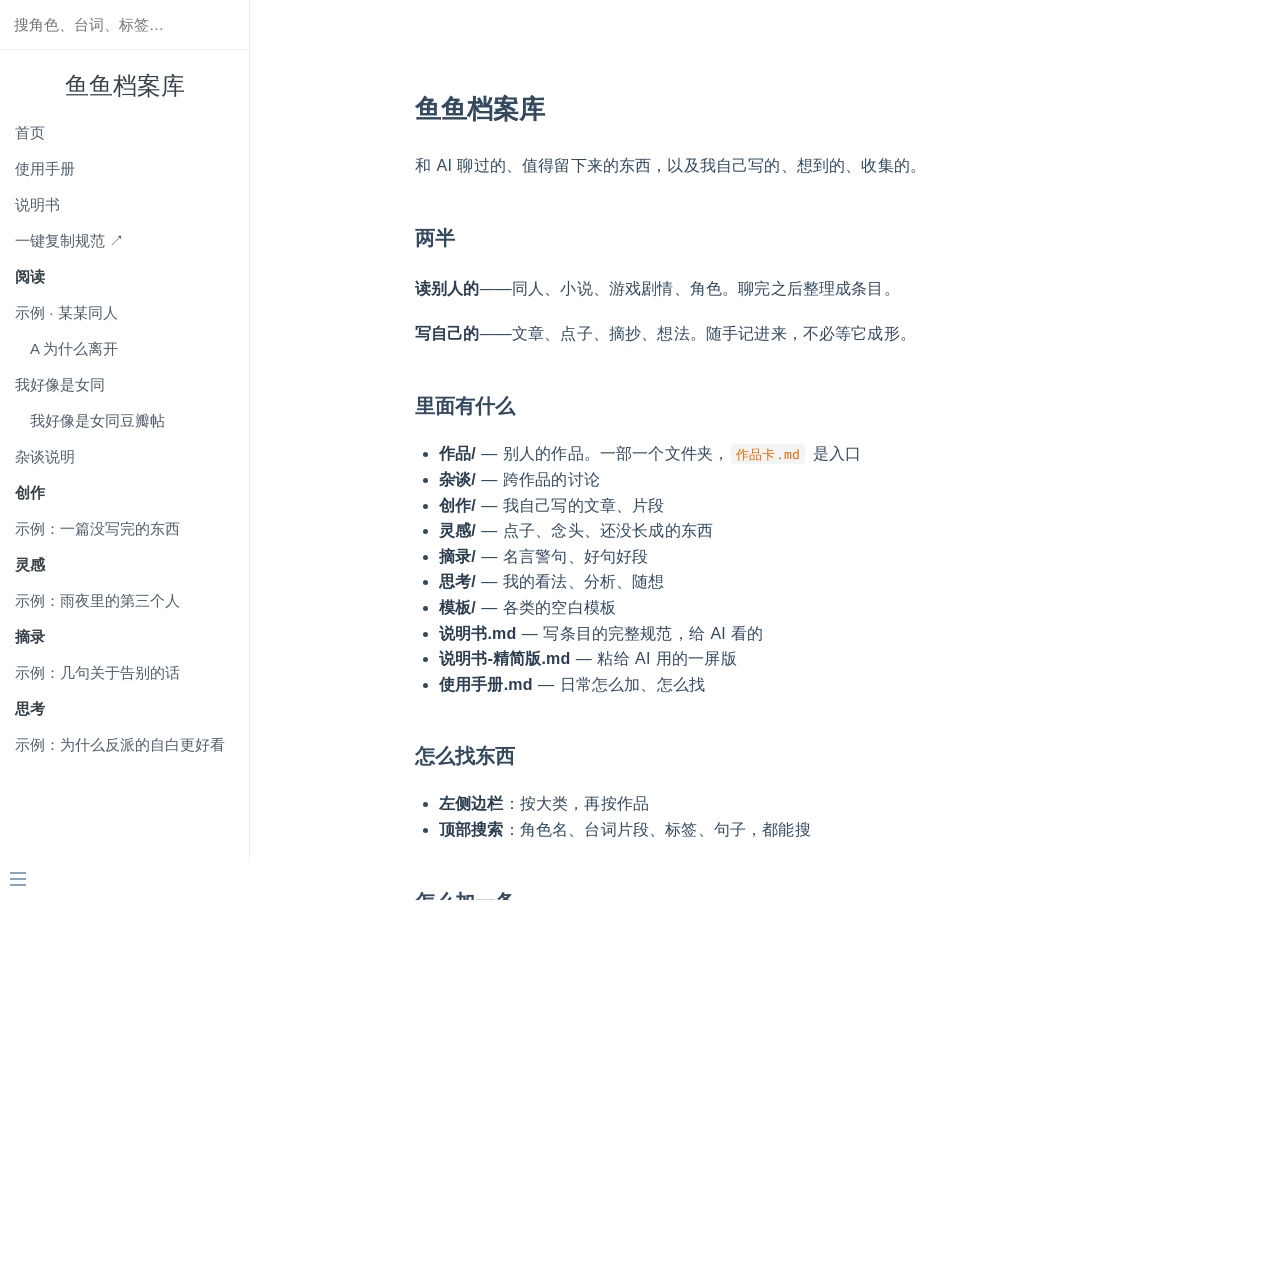
==== index.html @ 449131f2 "Add files via upload" ====
<!DOCTYPE html>
<html lang="zh-CN">
<head>
  <meta charset="UTF-8">
  <title>鱼鱼档案库</title>
  <meta name="viewport" content="width=device-width, initial-scale=1.0, minimum-scale=1.0">
  <meta name="robots" content="noindex">
  <link rel="stylesheet" href="assets/vue.css">
  <style>
    :root { --theme-color: #8aa4b8; }

    html, body {
      overflow-x: hidden;
      max-width: 100%;
    }

    body {
      font-family: -apple-system, BlinkMacSystemFont, "PingFang SC", "Hiragino Sans GB",
                   "Microsoft YaHei", "Noto Sans SC", sans-serif;
      -webkit-font-smoothing: antialiased;
    }

    .markdown-section {
      max-width: 780px;
      width: 100%;
      box-sizing: border-box;
      line-height: 1.9;
      font-size: 16px;
      padding-top: 24px;
    }
    .markdown-section h1 { font-size: 1.65em; margin-top: 0; }
    .markdown-section h2 { font-size: 1.25em; margin-top: 2em; }
    .markdown-section p,
    .markdown-section li { letter-spacing: 0.01em; }
    .markdown-section blockquote {
      color: #5b6b78;
      border-left: 2px solid #dfe5ea;
      background: none;
      padding: 0 0 0 14px;
      margin: 1em 0;
      border-radius: 0;
      box-sizing: border-box;
    }
    .markdown-section blockquote p { font-weight: inherit; }
    .markdown-section pre {
      overflow-x: auto;
      -webkit-overflow-scrolling: touch;
    }
    .markdown-section pre > code {
      white-space: pre;
    }
    .markdown-section code {
      background: #f2f4f6;
      padding: 2px 5px;
      border-radius: 3px;
      font-size: 0.9em;
    }

    .sidebar { width: 250px; }
    .sidebar ul li a { font-size: 15px; }
    .search input { font-size: 15px; }

    @media (max-width: 768px) {
      .markdown-section {
        font-size: 15.5px;
        line-height: 1.85;
        padding: 16px 16px 120px;
      }
      .markdown-section h1 { font-size: 1.45em; }
      .sidebar-toggle {
        background: rgba(255, 255, 255, 0.94);
        border-radius: 50%;
        box-shadow: 0 1px 8px rgba(0, 0, 0, 0.14);
      }
    }
  </style>
</head>
<body>
  <div id="app">载入中…</div>

  <script>
    window.$docsify = {
      name: '鱼鱼档案库',
      loadSidebar: true,
      auto2top: true,
      search: {
        placeholder: '搜角色、台词、标签…',
        noData: '没找到，换个词试试。',
        depth: 3,
        maxAge: 0
      }
    }
  </script>

  <script src="assets/docsify.min.js"></script>
  <script src="assets/search.min.js"></script>
</body>
</html>
---- assets/vue.css ----
@import url("https://fonts.googleapis.com/css?family=Roboto+Mono|Source+Sans+Pro:300,400,600");
* {
  -webkit-font-smoothing: antialiased;
  -webkit-overflow-scrolling: touch;
  -webkit-tap-highlight-color: rgba(0,0,0,0);
  -webkit-text-size-adjust: none;
  -webkit-touch-callout: none;
  box-sizing: border-box;
}
body:not(.ready) {
  overflow: hidden;
}
body:not(.ready) [data-cloak],
body:not(.ready) .app-nav,
body:not(.ready) > nav {
  display: none;
}
div#app {
  font-size: 30px;
  font-weight: lighter;
  margin: 40vh auto;
  text-align: center;
}
div#app:empty::before {
  content: 'Loading...';
}
img.emoji {
  height: 1.2em;
  vertical-align: middle;
}
span.emoji {
  font-family: "Apple Color Emoji", "Segoe UI Emoji", "Segoe UI Symbol", "Noto Color Emoji";
  font-size: 1.2em;
  vertical-align: middle;
}
.progress {
  background-color: #42b983;
  background-color: var(--theme-color, #42b983);
  height: 2px;
  left: 0px;
  position: fixed;
  right: 0px;
  top: 0px;
  transition: width 0.2s, opacity 0.4s;
  width: 0%;
  z-index: 999999;
}
.search a:hover {
  color: #42b983;
  color: var(--theme-color, #42b983);
}
.search .search-keyword {
  color: #42b983;
  color: var(--theme-color, #42b983);
  font-style: normal;
  font-weight: bold;
}
html,
body {
  height: 100%;
}
body {
  -moz-osx-font-smoothing: grayscale;
  -webkit-font-smoothing: antialiased;
  color: #34495e;
  font-family: 'Source Sans Pro', 'Helvetica Neue', Arial, sans-serif;
  font-size: 15px;
  letter-spacing: 0;
  margin: 0;
  overflow-x: hidden;
}
img {
  max-width: 100%;
}
a[disabled] {
  cursor: not-allowed;
  opacity: 0.6;
}
kbd {
  border: solid 1px #ccc;
  border-radius: 3px;
  display: inline-block;
  font-size: 12px !important;
  line-height: 12px;
  margin-bottom: 3px;
  padding: 3px 5px;
  vertical-align: middle;
}
li input[type='checkbox'] {
  margin: 0 0.2em 0.25em 0;
  vertical-align: middle;
}
.app-nav {
  margin: 25px 60px 0 0;
  position: absolute;
  right: 0;
  text-align: right;
  z-index: 10;
/* navbar dropdown */
}
.app-nav.no-badge {
  margin-right: 25px;
}
.app-nav p {
  margin: 0;
}
.app-nav > a {
  margin: 0 1rem;
  padding: 5px 0;
}
.app-nav ul,
.app-nav li {
  display: inline-block;
  list-style: none;
  margin: 0;
}
.app-nav a {
  color: inherit;
  font-size: 16px;
  text-decoration: none;
  transition: color 0.3s;
}
.app-nav a:hover {
  color: #42b983;
  color: var(--theme-color, #42b983);
}
.app-nav a.active {
  border-bottom: 2px solid #42b983;
  border-bottom: 2px solid var(--theme-color, #42b983);
  color: #42b983;
  color: var(--theme-color, #42b983);
}
.app-nav li {
  display: inline-block;
  margin: 0 1rem;
  padding: 5px 0;
  position: relative;
  cursor: pointer;
}
.app-nav li ul {
  background-color: #fff;
  border: 1px solid #ddd;
  border-bottom-color: #ccc;
  border-radius: 4px;
  box-sizing: border-box;
  display: none;
  max-height: calc(100vh - 61px);
  overflow-y: auto;
  padding: 10px 0;
  position: absolute;
  right: -15px;
  text-align: left;
  top: 100%;
  white-space: nowrap;
}
.app-nav li ul li {
  display: block;
  font-size: 14px;
  line-height: 1rem;
  margin: 0;
  margin: 8px 14px;
  white-space: nowrap;
}
.app-nav li ul a {
  display: block;
  font-size: inherit;
  margin: 0;
  padding: 0;
}
.app-nav li ul a.active {
  border-bottom: 0;
}
.app-nav li:hover ul {
  display: block;
}
.github-corner {
  border-bottom: 0;
  position: fixed;
  right: 0;
  text-decoration: none;
  top: 0;
  z-index: 1;
}
.github-corner:hover .octo-arm {
  animation: octocat-wave 560ms ease-in-out;
}
.github-corner svg {
  color: #fff;
  fill: #42b983;
  fill: var(--theme-color, #42b983);
  height: 80px;
  width: 80px;
}
main {
  display: block;
  position: relative;
  width: 100vw;
  height: 100%;
  z-index: 0;
}
main.hidden {
  display: none;
}
.anchor {
  display: inline-block;
  text-decoration: none;
  transition: all 0.3s;
}
.anchor span {
  color: #34495e;
}
.anchor:hover {
  text-decoration: underline;
}
.sidebar {
  border-right: 1px solid rgba(0,0,0,0.07);
  overflow-y: auto;
  padding: 40px 0 0;
  position: absolute;
  top: 0;
  bottom: 0;
  left: 0;
  transition: transform 250ms ease-out;
  width: 300px;
  z-index: 20;
}
.sidebar > h1 {
  margin: 0 auto 1rem;
  font-size: 1.5rem;
  font-weight: 300;
  text-align: center;
}
.sidebar > h1 a {
  color: inherit;
  text-decoration: none;
}
.sidebar > h1 .app-nav {
  display: block;
  position: static;
}
.sidebar .sidebar-nav {
  line-height: 2em;
  padding-bottom: 40px;
}
.sidebar li.collapse .app-sub-sidebar {
  display: none;
}
.sidebar ul {
  margin: 0 0 0 15px;
  padding: 0;
}
.sidebar li > p {
  font-weight: 700;
  margin: 0;
}
.sidebar ul,
.sidebar ul li {
  list-style: none;
}
.sidebar ul li a {
  border-bottom: none;
  display: block;
}
.sidebar ul li ul {
  padding-left: 20px;
}
.sidebar::-webkit-scrollbar {
  width: 4px;
}
.sidebar::-webkit-scrollbar-thumb {
  background: transparent;
  border-radius: 4px;
}
.sidebar:hover::-webkit-scrollbar-thumb {
  background: rgba(136,136,136,0.4);
}
.sidebar:hover::-webkit-scrollbar-track {
  background: rgba(136,136,136,0.1);
}
.sidebar-toggle {
  background-color: transparent;
  background-color: rgba(255,255,255,0.8);
  border: 0;
  outline: none;
  padding: 10px;
  position: absolute;
  bottom: 0;
  left: 0;
  text-align: center;
  transition: opacity 0.3s;
  width: 284px;
  z-index: 30;
  cursor: pointer;
}
.sidebar-toggle:hover .sidebar-toggle-button {
  opacity: 0.4;
}
.sidebar-toggle span {
  background-color: #42b983;
  background-color: var(--theme-color, #42b983);
  display: block;
  margin-bottom: 4px;
  width: 16px;
  height: 2px;
}
body.sticky .sidebar,
body.sticky .sidebar-toggle {
  position: fixed;
}
.content {
  padding-top: 60px;
  position: absolute;
  top: 0;
  right: 0;
  bottom: 0;
  left: 300px;
  transition: left 250ms ease;
}
.markdown-section {
  margin: 0 auto;
  max-width: 80%;
  padding: 30px 15px 40px 15px;
  position: relative;
}
.markdown-section > * {
  box-sizing: border-box;
  font-size: inherit;
}
.markdown-section > :first-child {
  margin-top: 0 !important;
}
.markdown-section hr {
  border: none;
  border-bottom: 1px solid #eee;
  margin: 2em 0;
}
.markdown-section iframe {
  border: 1px solid #eee;
/* fix horizontal overflow on iOS Safari */
  width: 1px;
  min-width: 100%;
}
.markdown-section table {
  border-collapse: collapse;
  border-spacing: 0;
  display: block;
  margin-bottom: 1rem;
  overflow: auto;
  width: 100%;
}
.markdown-section th {
  border: 1px solid #ddd;
  font-weight: bold;
  padding: 6px 13px;
}
.markdown-section td {
  border: 1px solid #ddd;
  padding: 6px 13px;
}
.markdown-section tr {
  border-top: 1px solid #ccc;
}
.markdown-section tr:nth-child(2n) {
  background-color: #f8f8f8;
}
.markdown-section p.tip {
  background-color: #f8f8f8;
  border-bottom-right-radius: 2px;
  border-left: 4px solid #f66;
  border-top-right-radius: 2px;
  margin: 2em 0;
  padding: 12px 24px 12px 30px;
  position: relative;
}
.markdown-section p.tip:before {
  background-color: #f66;
  border-radius: 100%;
  color: #fff;
  content: '!';
  font-family: 'Dosis', 'Source Sans Pro', 'Helvetica Neue', Arial, sans-serif;
  font-size: 14px;
  font-weight: bold;
  left: -12px;
  line-height: 20px;
  position: absolute;
  height: 20px;
  width: 20px;
  text-align: center;
  top: 14px;
}
.markdown-section p.tip code {
  background-color: #efefef;
}
.markdown-section p.tip em {
  color: #34495e;
}
.markdown-section p.warn {
  background: rgba(66,185,131,0.1);
  border-radius: 2px;
  padding: 1rem;
}
.markdown-section ul.task-list > li {
  list-style-type: none;
}
body.close .sidebar {
  transform: translateX(-300px);
}
body.close .sidebar-toggle {
  width: auto;
}
body.close .content {
  left: 0;
}
@media print {
  .github-corner,
  .sidebar-toggle,
  .sidebar,
  .app-nav {
    display: none;
  }
}
@media screen and (max-width: 768px) {
  .github-corner,
  .sidebar-toggle,
  .sidebar {
    position: fixed;
  }
  .app-nav {
    margin-top: 16px;
  }
  .app-nav li ul {
    top: 30px;
  }
  main {
    height: auto;
    min-height: 100vh;
    overflow-x: hidden;
  }
  .sidebar {
    left: -300px;
    transition: transform 250ms ease-out;
  }
  .content {
    left: 0;
    max-width: 100vw;
    position: static;
    padding-top: 20px;
    transition: transform 250ms ease;
  }
  .app-nav,
  .github-corner {
    transition: transform 250ms ease-out;
  }
  .sidebar-toggle {
    background-color: transparent;
    width: auto;
    padding: 30px 30px 10px 10px;
  }
  body.close .sidebar {
    transform: translateX(300px);
  }
  body.close .sidebar-toggle {
    background-color: rgba(255,255,255,0.8);
    transition: 1s background-color;
    width: 284px;
    padding: 10px;
  }
  body.close .content {
    transform: translateX(300px);
  }
  body.close .app-nav,
  body.close .github-corner {
    display: none;
  }
  .github-corner:hover .octo-arm {
    animation: none;
  }
  .github-corner .octo-arm {
    animation: octocat-wave 560ms ease-in-out;
  }
}
@keyframes octocat-wave {
  0%, 100% {
    transform: rotate(0);
  }
  20%, 60% {
    transform: rotate(-25deg);
  }
  40%, 80% {
    transform: rotate(10deg);
  }
}
section.cover {
  position: relative;
  align-items: center;
  background-position: center center;
  background-repeat: no-repeat;
  background-size: cover;
  min-height: 100vh;
  width: 100%;
  display: none;
}
section.cover.show {
  display: flex;
}
section.cover.has-mask .mask {
  background-color: #fff;
  opacity: 0.8;
  position: absolute;
  top: 0;
  bottom: 0;
  width: 100%;
}
section.cover .cover-main {
  flex: 1;
  margin: 0 16px;
  text-align: center;
  position: relative;
}
section.cover a {
  color: inherit;
  text-decoration: none;
}
section.cover a:hover {
  text-decoration: none;
}
section.cover p {
  line-height: 1.5rem;
  margin: 1em 0;
}
section.cover h1 {
  color: inherit;
  font-size: 2.5rem;
  font-weight: 300;
  margin: 0.625rem 0 2.5rem;
  position: relative;
  text-align: center;
}
section.cover h1 a {
  display: block;
}
section.cover h1 small {
  bottom: -0.4375rem;
  font-size: 1rem;
  position: absolute;
}
section.cover blockquote {
  font-size: 1.5rem;
  text-align: center;
}
section.cover ul {
  line-height: 1.8;
  list-style-type: none;
  margin: 1em auto;
  max-width: 500px;
  padding: 0;
}
section.cover .cover-main > p:last-child a {
  border-color: #42b983;
  border-color: var(--theme-color, #42b983);
  border-radius: 2rem;
  border-style: solid;
  border-width: 1px;
  box-sizing: border-box;
  color: #42b983;
  color: var(--theme-color, #42b983);
  display: inline-block;
  font-size: 1.05rem;
  letter-spacing: 0.1rem;
  margin: 0.5rem 1rem;
  padding: 0.75em 2rem;
  text-decoration: none;
  transition: all 0.15s ease;
}
section.cover .cover-main > p:last-child a:last-child {
  background-color: #42b983;
  background-color: var(--theme-color, #42b983);
  color: #fff;
}
section.cover .cover-main > p:last-child a:last-child:hover {
  color: inherit;
  opacity: 0.8;
}
section.cover .cover-main > p:last-child a:hover {
  color: inherit;
}
section.cover blockquote > p > a {
  border-bottom: 2px solid #42b983;
  border-bottom: 2px solid var(--theme-color, #42b983);
  transition: color 0.3s;
}
section.cover blockquote > p > a:hover {
  color: #42b983;
  color: var(--theme-color, #42b983);
}
body {
  background-color: #fff;
}
/* sidebar */
.sidebar {
  background-color: #fff;
  color: #364149;
}
.sidebar li {
  margin: 6px 0 6px 0;
}
.sidebar ul li a {
  color: #505d6b;
  font-size: 14px;
  font-weight: normal;
  overflow: hidden;
  text-decoration: none;
  text-overflow: ellipsis;
  white-space: nowrap;
}
.sidebar ul li a:hover {
  text-decoration: underline;
}
.sidebar ul li ul {
  padding: 0;
}
.sidebar ul li.active > a {
  border-right: 2px solid;
  color: #42b983;
  color: var(--theme-color, #42b983);
  font-weight: 600;
}
.app-sub-sidebar li::before {
  content: '-';
  padding-right: 4px;
  float: left;
}
/* markdown content found on pages */
.markdown-section h1,
.markdown-section h2,
.markdown-section h3,
.markdown-section h4,
.markdown-section strong {
  color: #2c3e50;
  font-weight: 600;
}
.markdown-section a {
  color: #42b983;
  color: var(--theme-color, #42b983);
  font-weight: 600;
}
.markdown-section h1 {
  font-size: 2rem;
  margin: 0 0 1rem;
}
.markdown-section h2 {
  font-size: 1.75rem;
  margin: 45px 0 0.8rem;
}
.markdown-section h3 {
  font-size: 1.5rem;
  margin: 40px 0 0.6rem;
}
.markdown-section h4 {
  font-size: 1.25rem;
}
.markdown-section h5 {
  font-size: 1rem;
}
.markdown-section h6 {
  color: #777;
  font-size: 1rem;
}
.markdown-section figure,
.markdown-section p {
  margin: 1.2em 0;
}
.markdown-section p,
.markdown-section ul,
.markdown-section ol {
  line-height: 1.6rem;
  word-spacing: 0.05rem;
}
.markdown-section ul,
.markdown-section ol {
  padding-left: 1.5rem;
}
.markdown-section blockquote {
  border-left: 4px solid #42b983;
  border-left: 4px solid var(--theme-color, #42b983);
  color: #858585;
  margin: 2em 0;
  padding-left: 20px;
}
.markdown-section blockquote p {
  font-weight: 600;
  margin-left: 0;
}
.markdown-section iframe {
  margin: 1em 0;
}
.markdown-section em {
  color: #7f8c8d;
}
.markdown-section code,
.markdown-section pre,
.markdown-section output::after {
  font-family: 'Roboto Mono', Monaco, courier, monospace;
}
.markdown-section code,
.markdown-section pre {
  background-color: #f8f8f8;
}
.markdown-section pre,
.markdown-section output {
  margin: 1.2em 0;
  position: relative;
}
.markdown-section pre > code,
.markdown-section output {
  border-radius: 2px;
  display: block;
}
.markdown-section pre > code,
.markdown-section output::after {
  -moz-osx-font-smoothing: initial;
  -webkit-font-smoothing: initial;
}
.markdown-section code {
  border-radius: 2px;
  color: #e96900;
  margin: 0 2px;
  padding: 3px 5px;
  white-space: pre-wrap;
}
.markdown-section > :not(h1):not(h2):not(h3):not(h4):not(h5):not(h6) code {
  font-size: 0.8rem;
}
.markdown-section pre {
  padding: 0 1.4rem;
  line-height: 1.5rem;
  overflow: auto;
  word-wrap: normal;
}
.markdown-section pre > code {
  color: #525252;
  font-size: 0.8rem;
  padding: 2.2em 5px;
  line-height: inherit;
  margin: 0 2px;
  max-width: inherit;
  overflow: inherit;
  white-space: inherit;
}
.markdown-section output {
  padding: 1.7rem 1.4rem;
  border: 1px dotted #ccc;
}
.markdown-section output > :first-child {
  margin-top: 0;
}
.markdown-section output > :last-child {
  margin-bottom: 0;
}
.markdown-section code::after,
.markdown-section code::before,
.markdown-section output::after,
.markdown-section output::before {
  letter-spacing: 0.05rem;
}
.markdown-section pre::after,
.markdown-section output::after {
  color: #ccc;
  font-size: 0.6rem;
  font-weight: 600;
  height: 15px;
  line-height: 15px;
  padding: 5px 10px 0;
  position: absolute;
  right: 0;
  text-align: right;
  top: 0;
}
.markdown-section pre::after,
.markdown-section output::after {
  content: attr(data-lang);
}
/* code highlight */
.token.comment,
.token.prolog,
.token.doctype,
.token.cdata {
  color: #8e908c;
}
.token.namespace {
  opacity: 0.7;
}
.token.boolean,
.token.number {
  color: #c76b29;
}
.token.punctuation {
  color: #525252;
}
.token.property {
  color: #c08b30;
}
.token.tag {
  color: #2973b7;
}
.token.string {
  color: #42b983;
  color: var(--theme-color, #42b983);
}
.token.selector {
  color: #6679cc;
}
.token.attr-name {
  color: #2973b7;
}
.token.entity,
.token.url,
.language-css .token.string,
.style .token.string {
  color: #22a2c9;
}
.token.attr-value,
.token.control,
.token.directive,
.token.unit {
  color: #42b983;
  color: var(--theme-color, #42b983);
}
.token.keyword,
.token.function {
  color: #e96900;
}
.token.statement,
.token.regex,
.token.atrule {
  color: #22a2c9;
}
.token.placeholder,
.token.variable {
  color: #3d8fd1;
}
.token.deleted {
  text-decoration: line-through;
}
.token.inserted {
  border-bottom: 1px dotted #202746;
  text-decoration: none;
}
.token.italic {
  font-style: italic;
}
.token.important,
.token.bold {
  font-weight: bold;
}
.token.important {
  color: #c94922;
}
.token.entity {
  cursor: help;
}
code .token {
  -moz-osx-font-smoothing: initial;
  -webkit-font-smoothing: initial;
  min-height: 1.5rem;
  position: relative;
  left: auto;
}
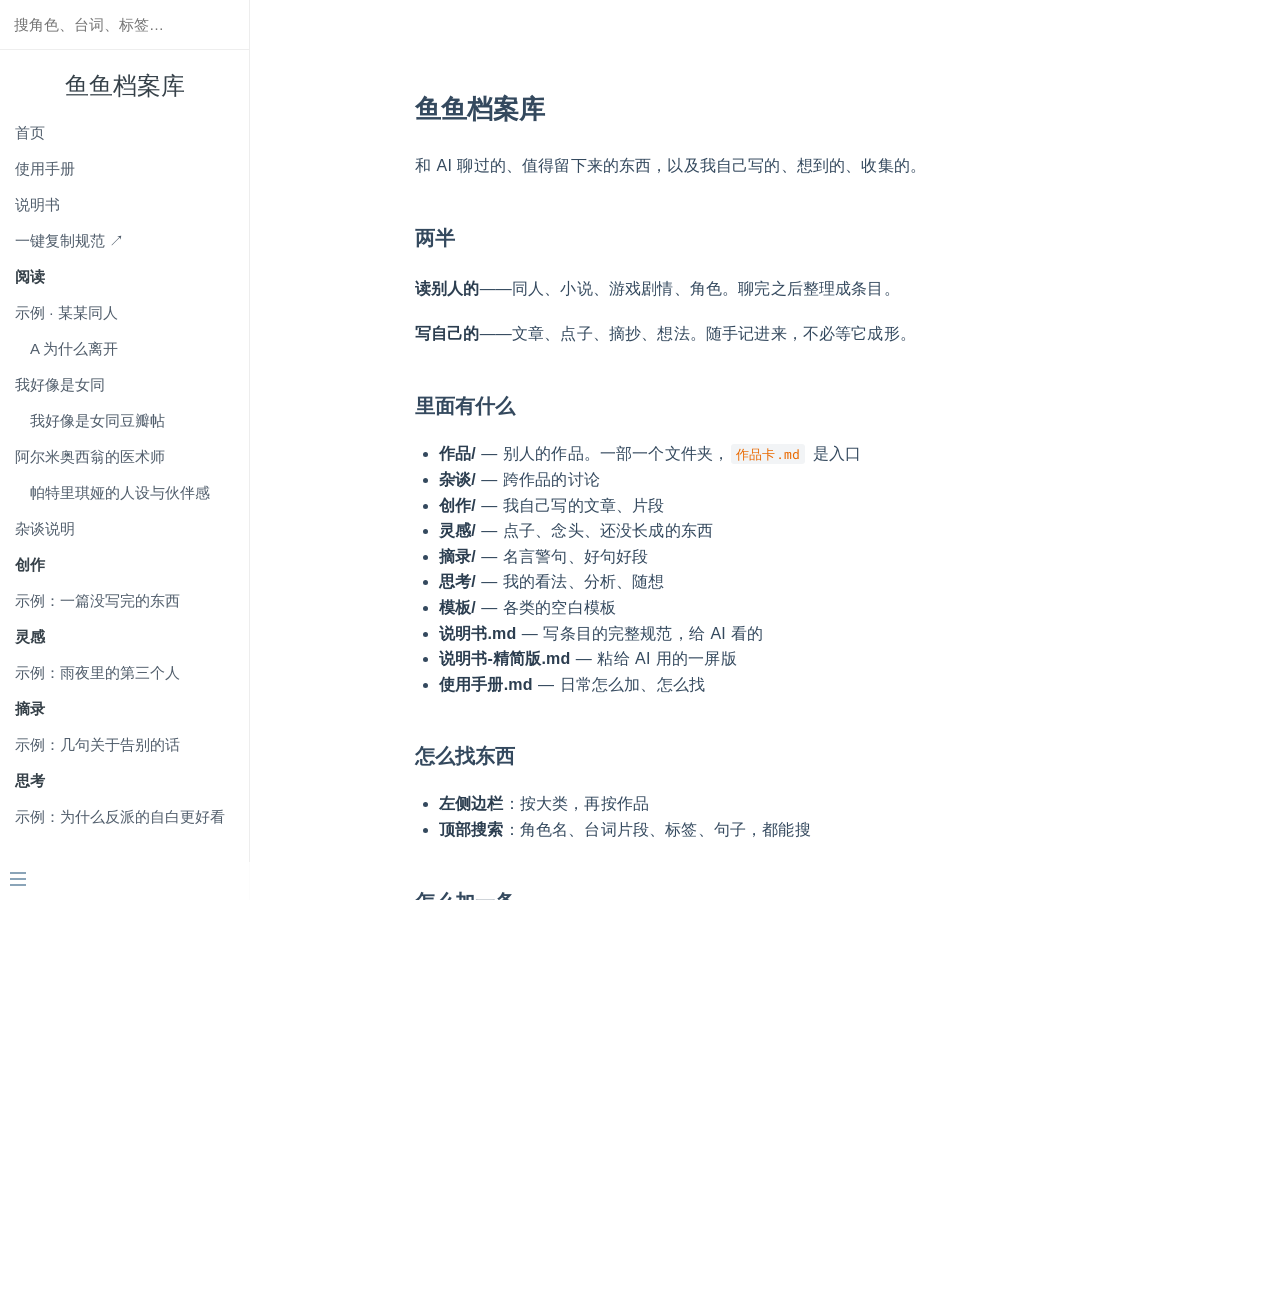
==== commit 9fefb9a5: "给 .md 请求加时间戳，绕开 10 分钟缓存" ====
--- a/index.html
+++ b/index.html
@@ -67,10 +67,28 @@
         padding: 16px 16px 120px;
       }
       .markdown-section h1 { font-size: 1.45em; }
-      .sidebar-toggle {
-        background: rgba(255, 255, 255, 0.94);
-        border-radius: 50%;
-        box-shadow: 0 1px 8px rgba(0, 0, 0, 0.14);
+      .sidebar-toggle,
+      body.close .sidebar-toggle {
+        box-sizing: border-box !important;
+        width: 46px !important;
+        height: 46px !important;
+        padding: 0 !important;
+        bottom: 14px !important;
+        left: 14px !important;
+        display: flex !important;
+        flex-direction: column;
+        justify-content: center;
+        align-items: center;
+        background: rgba(255, 255, 255, 0.95) !important;
+        border-radius: 50% !important;
+        box-shadow: 0 2px 10px rgba(0, 0, 0, 0.14);
+      }
+      .sidebar-toggle span {
+        width: 18px;
+        margin: 0 0 3px 0;
+      }
+      .sidebar-toggle span:last-child {
+        margin-bottom: 0;
       }
     }
   </style>
@@ -92,6 +110,22 @@
     }
   </script>
 
+  <script>
+    // GitHub Pages 给每个文件都设了 10 分钟缓存，改完内容刷新会看到旧版。
+    // 这里给每次请求的 .md 加一个时间戳，强制取最新的。
+    (function () {
+      var open = XMLHttpRequest.prototype.open;
+      var stamp = Date.now();
+      XMLHttpRequest.prototype.open = function (method, url) {
+        var args = Array.prototype.slice.call(arguments);
+        if (String(method).toUpperCase() === 'GET' && /\.md(\?|$)/.test(String(url))) {
+          args[1] = url + (String(url).indexOf('?') > -1 ? '&' : '?') + '_=' + stamp;
+        }
+        return open.apply(this, args);
+      };
+    })();
+  </script>
+
   <script src="assets/docsify.min.js"></script>
   <script src="assets/search.min.js"></script>
 </body>
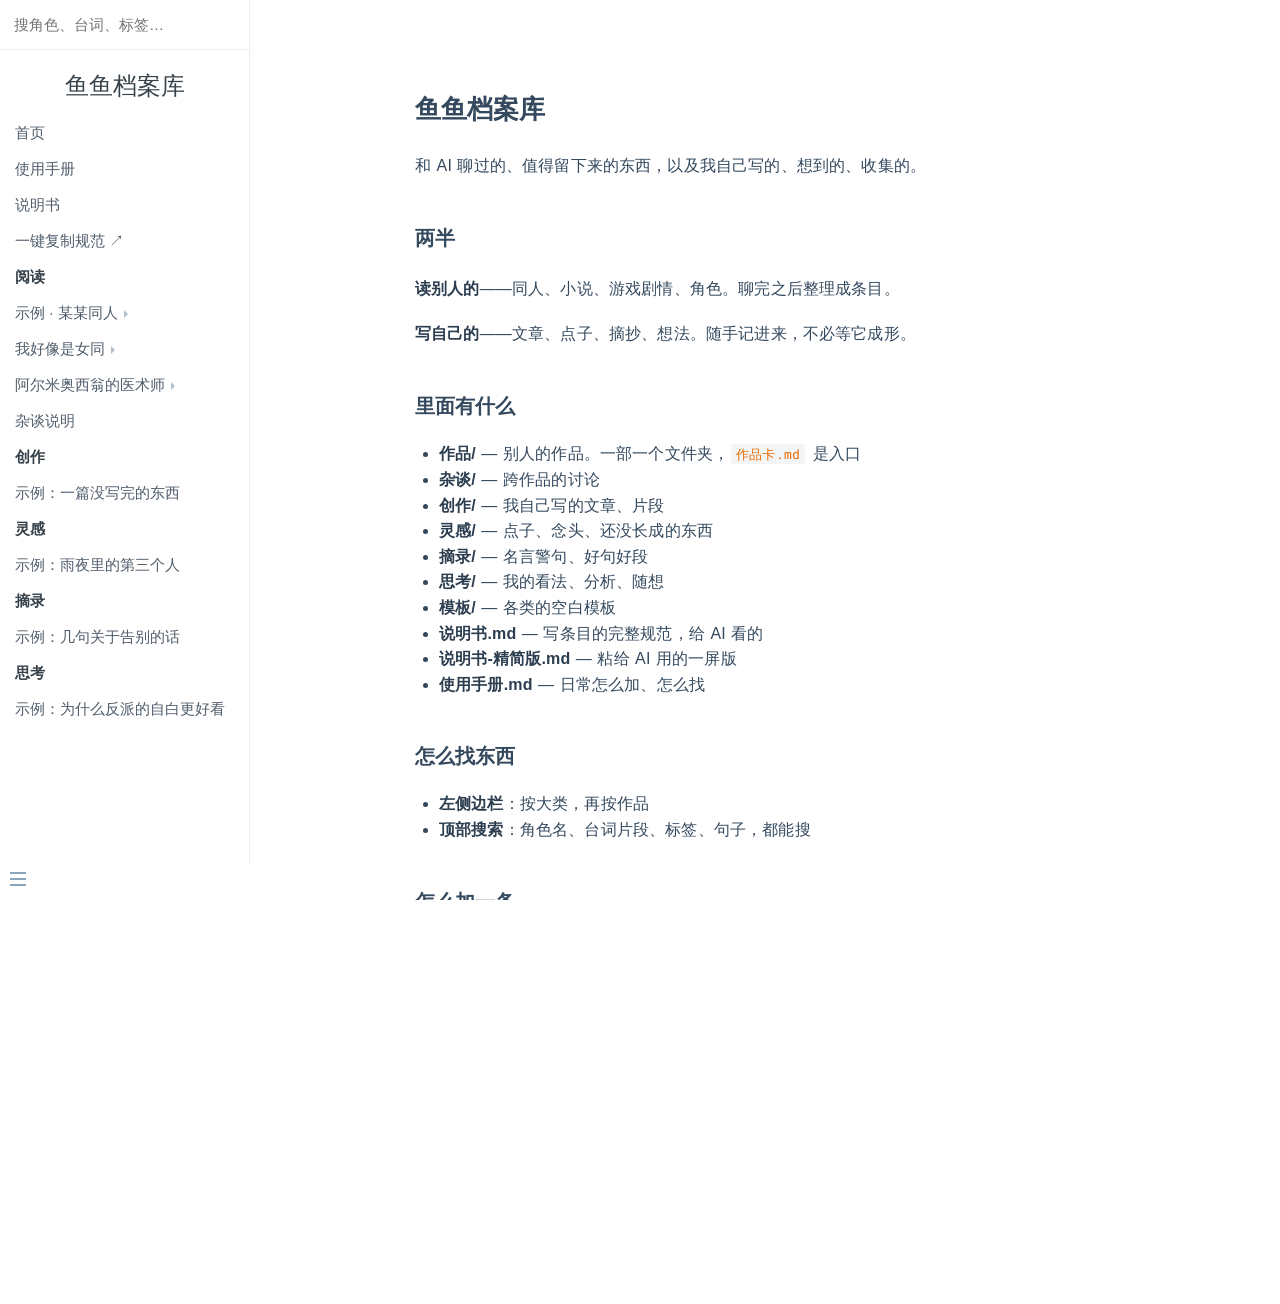
==== commit 02bfe8f7: "侧边栏：作品下的条目改为折叠，点开才显示" ====
--- a/index.html
+++ b/index.html
@@ -59,6 +59,32 @@
     .sidebar { width: 250px; }
     .sidebar ul li a { font-size: 15px; }
     .search input { font-size: 15px; }
+
+    /* 作品下面的条目默认收起，点到这部作品（或它的条目）时才展开。
+       注意：链接仍然留在页面里，搜索要靠它，只是不显示。 */
+    .sidebar-nav li > ul { display: none; }
+    .sidebar-nav li:has(> p.active) > ul,
+    .sidebar-nav li:has(li.active) > ul { display: block; }
+
+    .sidebar-nav li:has(> ul) > p > a::after {
+      content: '';
+      display: inline-block;
+      width: 0;
+      height: 0;
+      margin-left: 6px;
+      border: 4px solid transparent;
+      border-left-color: #b4c1cc;
+      vertical-align: middle;
+      transition: transform 0.15s ease;
+    }
+    .sidebar-nav li:has(> p.active) > p > a::after,
+    .sidebar-nav li:has(li.active) > p > a::after {
+      transform: rotate(90deg);
+    }
+
+    @supports not selector(:has(*)) {
+      .sidebar-nav li > ul { display: block; }
+    }
 
     @media (max-width: 768px) {
       .markdown-section {
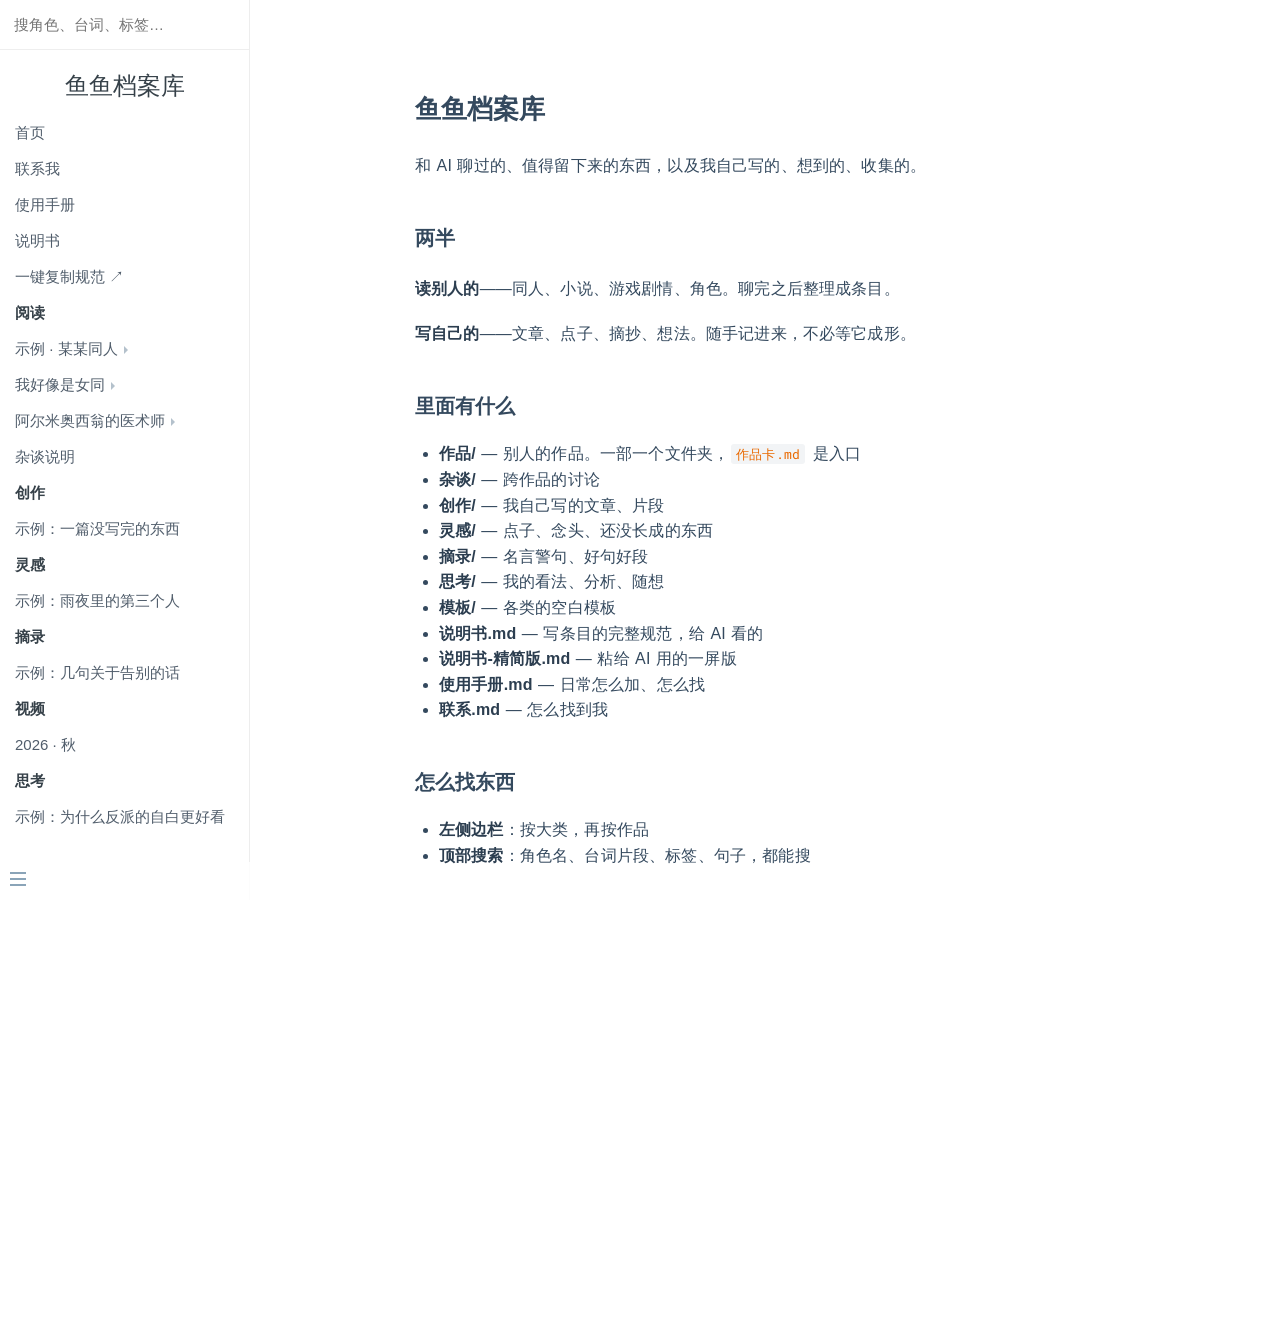
==== commit e0fc7d66: "视频页：加入两条视频，封面走 B 站外链" ====
--- a/index.html
+++ b/index.html
@@ -5,6 +5,7 @@
   <title>鱼鱼档案库</title>
   <meta name="viewport" content="width=device-width, initial-scale=1.0, minimum-scale=1.0">
   <meta name="robots" content="noindex">
+  <meta name="referrer" content="no-referrer">
   <link rel="stylesheet" href="assets/vue.css">
   <style>
     :root { --theme-color: #8aa4b8; }
@@ -49,6 +50,17 @@
     .markdown-section pre > code {
       white-space: pre;
     }
+    .markdown-section img {
+      max-width: 100%;
+      height: auto;
+    }
+    /* 视频封面：点击跳原站，所以做得像张卡片 */
+    .markdown-section p > a > img {
+      max-width: min(440px, 100%);
+      border-radius: 6px;
+      box-shadow: 0 1px 8px rgba(0, 0, 0, 0.10);
+      margin: 2px 0;
+    }
     .markdown-section code {
       background: #f2f4f6;
       padding: 2px 5px;
@@ -61,7 +73,7 @@
     .search input { font-size: 15px; }
 
     /* 作品下面的条目默认收起，点到这部作品（或它的条目）时才展开。
-       注意：链接仍然留在页面里，搜索要靠它，只是不显示。 */
+       链接还留在页面里，展开时才有东西可点。 */
     .sidebar-nav li > ul { display: none; }
     .sidebar-nav li:has(> p.active) > ul,
     .sidebar-nav li:has(li.active) > ul { display: block; }
@@ -136,6 +148,9 @@
     }
   </script>
 
+  <!-- 全站搜索的页面清单，由 更新搜索索引.ps1 生成。加完新条目跑一次脚本即可。 -->
+  <script src="assets/search-pages.js"></script>
+
   <script>
     // GitHub Pages 给每个文件都设了 10 分钟缓存，改完内容刷新会看到旧版。
     // 这里给每次请求的 .md 加一个时间戳，强制取最新的。
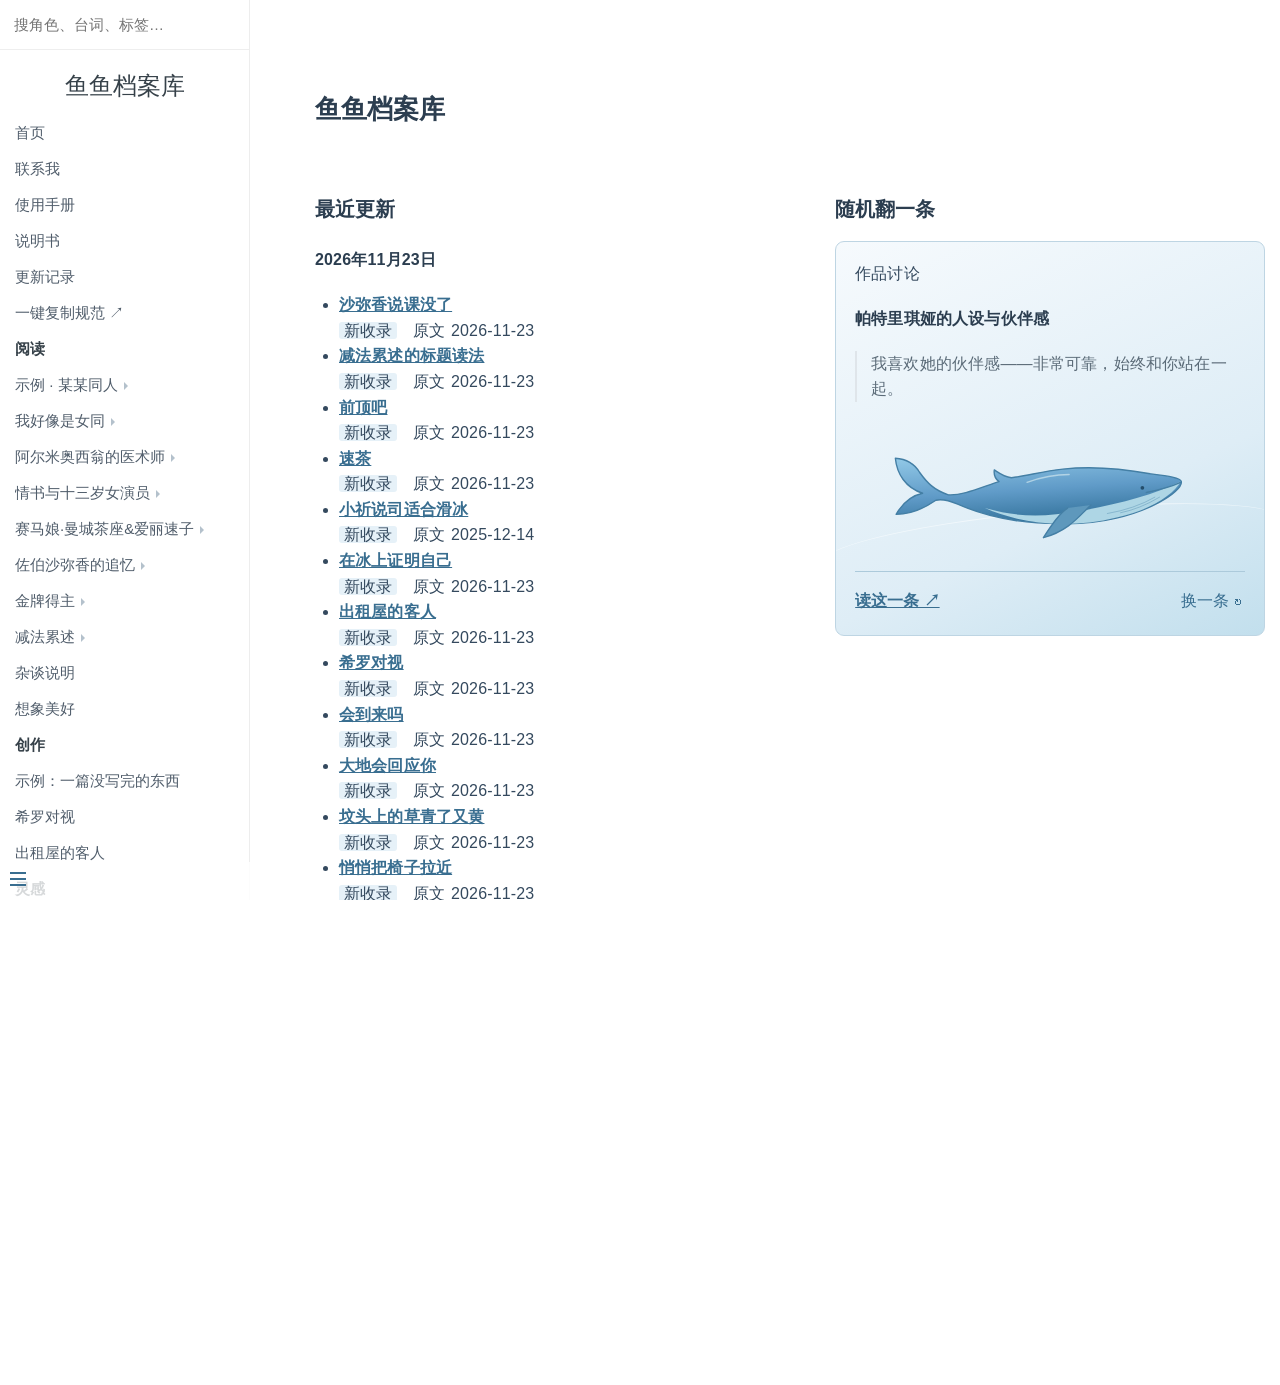
==== commit fa80c25e: "上线蓝鲸桌面首页、星笔记搜索与 Pages 构建" ====
--- a/index.html
+++ b/index.html
@@ -130,6 +130,7 @@
       }
     }
   </style>
+  <link rel="stylesheet" href="assets/home.css">
 </head>
 <body>
   <div id="app">载入中…</div>
@@ -148,7 +149,7 @@
     }
   </script>
 
-  <!-- 全站搜索的页面清单，由 更新搜索索引.ps1 生成。加完新条目跑一次脚本即可。 -->
+  <!-- 本地预览和发布时由 更新搜索索引.ps1 生成。 -->
   <script src="assets/search-pages.js"></script>
 
   <script>
@@ -167,6 +168,36 @@
     })();
   </script>
 
+<template id="archive-home">
+  <div id="whale-archive">
+    <h1>鱼鱼档案库</h1>
+    <div class="columns">
+      <section><h2>最近更新</h2><div class="rows"></div></section>
+      <section><h2>随机翻一条</h2>
+        <div class="sea">
+          <div class="pick" aria-live="polite"><p class="category"></p><p><strong></strong></p><blockquote><p></p></blockquote></div>
+          <div class="water" aria-hidden="true">
+          <svg viewBox="0 0 400 155" class="whale" xmlns="http://www.w3.org/2000/svg">
+            <defs><linearGradient id="archive-hide" x1="0%" y1="0%" x2="30%" y2="100%"><stop stop-color="#92c9e7"/><stop offset=".57" stop-color="#609bc8"/><stop offset="1" stop-color="#36759e"/></linearGradient></defs>
+            <g stroke="#447fa5" stroke-width="1.8" stroke-linecap="round" stroke-linejoin="round">
+              <path fill="url(#archive-hide)" d="M80 76 C62 70 53 61 43 47 C36 35 26 30 12 29 C14 49 25 67 47 74 C33 77 21 87 13 101 C34 101 51 92 64 83 C72 81 80 83 92 88 C126 103 170 113 222 113 C276 115 322 101 350 86 C367 77 380 66 379 59 C378 54 362 52 339 49 C301 42 263 39 227 43 C200 46 180 52 161 54 C151 53 145 48 139 44 C138 51 141 56 145 59 C118 68 98 77 80 76 Z"/>
+              <path d="M127 93 C173 106 205 104 247 97 C299 88 344 76 378 59 C369 76 339 96 296 105 C231 121 169 112 127 93Z" fill="#aed6e5" stroke="none"/>
+              <path d="M378 60 C363 67 349 70 334 73" fill="none"/>
+              <path d="M345 79 Q319 94 284 100 M351 79 Q326 94 301 99" fill="none" opacity=".48" stroke-width="1"/>
+              <path class="flipper" d="M263 89 C249 102 235 122 202 131 C212 115 222 100 233 93" fill="#5e98bc"/>
+              <circle cx="329" cy="67" r="2.4" fill="#244d6b" stroke="none"/>
+              <path d="M181 60 Q209 50 235 50" fill="none" stroke="#d2e8ef" opacity=".68"/>
+            </g>
+          </svg>
+        </div>
+          <div class="card-actions"><a class="readpick">读这一条 ↗</a><button type="button" class="another">换一条 ↻</button></div>
+        </div>
+      </section>
+    </div>
+  </div>
+</template>
+  <script src="assets/home-entries.js"></script>
+  <script src="assets/home.js"></script>
   <script src="assets/docsify.min.js"></script>
   <script src="assets/search.min.js"></script>
 </body>
--- a/assets/home.css
+++ b/assets/home.css
@@ -0,0 +1,20 @@
+:root { --theme-color: #396e90; }
+.sidebar-nav .active > a { background-color: #eaf3f8; }
+.markdown-section.archive-home-page { max-width: 1070px; }
+#whale-archive .columns { display: grid; grid-template-columns: minmax(0, 1.12fr) minmax(0, 1fr); gap: clamp(20px, 3vw, 44px); }
+#whale-archive .rows ul { margin-top: 0; }
+#whale-archive .details { display: block; }
+#whale-archive .type { padding: 0 0.3em; border-radius: 3px; background: #e6f1f8; }
+#whale-archive .sea { padding: 0 1.2em 1em; overflow: hidden; position: relative; isolation: isolate; border: 1px solid #bed5e3; border-radius: 9px; background: linear-gradient(155deg, #f6fafd 0%, #deedf6 65%, #c2dfed 100%); }
+#whale-archive .card-actions { display: flex; align-items: center; flex-wrap: wrap; justify-content: space-between; gap: 12px; border-top: 1px solid #accadb; padding-top: .65em; }
+#whale-archive .another { font: inherit; color: var(--theme-color); background: transparent; border: 0; padding: .2em; cursor: pointer; }
+#whale-archive .another:hover { text-decoration: underline; }
+#whale-archive .water{position:relative;height:clamp(105px,13vw,150px);pointer-events:none}
+#whale-archive .water::after{content:"";position:absolute;inset:59% -35px 0;z-index:-1;border-top:1px solid #fff8;border-radius:65% 40% 0 0;transform:rotate(-4deg)}
+#whale-archive .whale{position:absolute;width:80%;height:100%;left:8%;bottom:0;overflow:visible;animation:archive-swim var(--lap,16s) ease-in-out infinite}
+#whale-archive .flipper{transform-origin:250px 92px;animation:archive-fin 5.6s ease-in-out infinite}
+@keyframes archive-swim{0%,100%{transform:translate(-8%,4px) rotate(-2deg)}50%{transform:translate(9%,-6px) rotate(1.5deg)}}
+@keyframes archive-fin{0%,100%{transform:rotate(-4deg)}50%{transform:rotate(4deg)}}
+@media(prefers-reduced-motion:reduce){#whale-archive .whale,#whale-archive .flipper{animation:none}}
+
+@media (max-width: 768px) { #whale-archive .columns { grid-template-columns: 1fr; } }
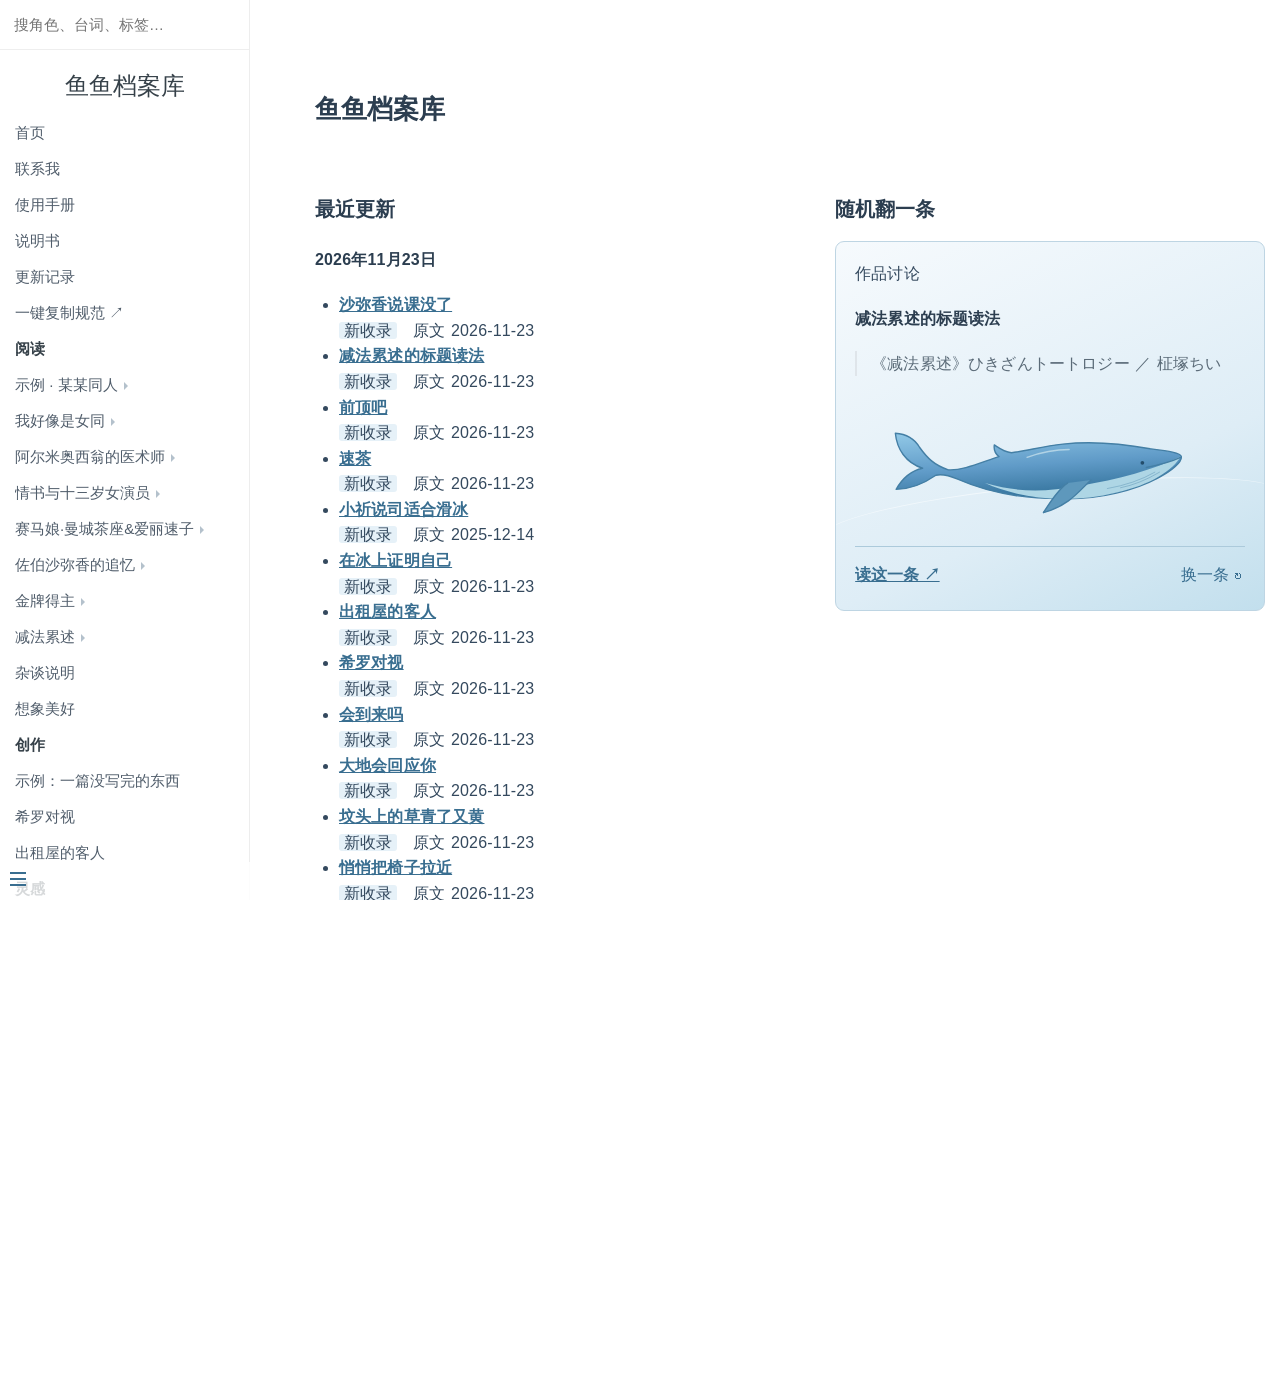
==== commit a261bd96: "适配手机首页、单手目录和可返回的全文搜索" ====
--- a/index.html
+++ b/index.html
@@ -3,7 +3,7 @@
 <head>
   <meta charset="UTF-8">
   <title>鱼鱼档案库</title>
-  <meta name="viewport" content="width=device-width, initial-scale=1.0, minimum-scale=1.0">
+  <meta name="viewport" content="width=device-width, initial-scale=1.0, viewport-fit=cover">
   <meta name="robots" content="noindex">
   <meta name="referrer" content="no-referrer">
   <link rel="stylesheet" href="assets/vue.css">
@@ -98,39 +98,9 @@
       .sidebar-nav li > ul { display: block; }
     }
 
-    @media (max-width: 768px) {
-      .markdown-section {
-        font-size: 15.5px;
-        line-height: 1.85;
-        padding: 16px 16px 120px;
-      }
-      .markdown-section h1 { font-size: 1.45em; }
-      .sidebar-toggle,
-      body.close .sidebar-toggle {
-        box-sizing: border-box !important;
-        width: 46px !important;
-        height: 46px !important;
-        padding: 0 !important;
-        bottom: 14px !important;
-        left: 14px !important;
-        display: flex !important;
-        flex-direction: column;
-        justify-content: center;
-        align-items: center;
-        background: rgba(255, 255, 255, 0.95) !important;
-        border-radius: 50% !important;
-        box-shadow: 0 2px 10px rgba(0, 0, 0, 0.14);
-      }
-      .sidebar-toggle span {
-        width: 18px;
-        margin: 0 0 3px 0;
-      }
-      .sidebar-toggle span:last-child {
-        margin-bottom: 0;
-      }
-    }
   </style>
   <link rel="stylesheet" href="assets/home.css">
+  <link rel="stylesheet" href="assets/mobile.css">
 </head>
 <body>
   <div id="app">载入中…</div>
@@ -172,7 +142,7 @@
   <div id="whale-archive">
     <h1>鱼鱼档案库</h1>
     <div class="columns">
-      <section><h2>最近更新</h2><div class="rows"></div></section>
+      <section><h2>最近更新</h2><div class="rows" id="archive-rows"></div></section>
       <section><h2>随机翻一条</h2>
         <div class="sea">
           <div class="pick" aria-live="polite"><p class="category"></p><p><strong></strong></p><blockquote><p></p></blockquote></div>
@@ -197,7 +167,17 @@
   </div>
 </template>
   <script src="assets/home-entries.js"></script>
-  <script src="assets/home.js"></script>
+  <script src="assets/home.js?v=0.8"></script>
+  <template id="mobile-controls">
+    <nav class="reader-bar" aria-label="手机阅读工具">
+      <button type="button" data-panel="catalog" aria-controls="reader-dialog" aria-haspopup="dialog">目录</button>
+      <button type="button" data-panel="search" aria-controls="reader-dialog" aria-haspopup="dialog">搜索档案</button>
+    </nav>
+    <dialog id="reader-dialog" aria-labelledby="reader-heading">
+      <header><strong id="reader-heading">目录</strong><button type="button" class="reader-close">关闭</button></header>
+    </dialog>
+  </template>
+  <script src="assets/mobile.js"></script>
   <script src="assets/docsify.min.js"></script>
   <script src="assets/search.min.js"></script>
 </body>
--- a/assets/mobile.css
+++ b/assets/mobile.css
@@ -0,0 +1,73 @@
+.reader-bar, .archive-more, .hit-source { display: none; }
+
+@media (max-width: 768px), (pointer: coarse) and (max-width: 1000px) and (max-height: 550px) {
+  :root {
+    --reader-edge: max(18px, env(safe-area-inset-left));
+    --reader-right: max(18px, env(safe-area-inset-right));
+    --reader-dock: calc(56px + env(safe-area-inset-bottom));
+    scroll-padding-bottom: var(--reader-dock);
+  }
+  body:has(#reader-dialog[open]) { overflow: hidden; }
+  .sidebar-toggle, body.close .sidebar-toggle, main > .sidebar { display: none; }
+  body .content, body.close .content {
+    position: static; transform: none; padding-top: env(safe-area-inset-top);
+    min-width: 0; width: 100%; max-width: 100%;
+  }
+  .markdown-section {
+    padding: 22px var(--reader-right) calc(var(--reader-dock) + 24px) var(--reader-edge);
+    font-size: 16px; line-height: 1.85; overflow-wrap: anywhere;
+  }
+  .markdown-section h1 { font-size: 1.45em; line-height: 1.5; }
+  .markdown-section p, .markdown-section ul, .markdown-section ol { line-height: 1.85; }
+  .markdown-section blockquote { padding-left: 12px; }
+  .markdown-section img { max-width: 100%; height: auto; }
+  #whale-archive .columns { grid-template-columns: minmax(0, 1fr); gap: 20px; }
+  #whale-archive .columns h2 { margin-top: .6em; }
+  #whale-archive .rows ul { list-style: none; padding: 0; }
+  #whale-archive .rows li { padding: 5px 0 8px; border-bottom: 1px solid #e3ebf1; }
+  #whale-archive .rows .details { color: #526473; font-size: .875em; }
+  #whale-archive .rows:not(.expanded) .archive-extra { display: none; }
+  .archive-more, .reader-bar button, .reader-close {
+    font: inherit; color: #2d5975; cursor: pointer; min-height: 44px;
+    background: #edf5f9; border: 1px solid #c4d7e2; border-radius: 7px; padding: 5px 14px;
+  }
+  .archive-more { display: inline-block; }
+  #whale-archive .water { height: 108px; }
+  #whale-archive .readpick, #whale-archive .another { display: inline-flex; align-items: center; min-height: 44px; }
+  .reader-bar {
+    position: fixed; z-index: 25; inset: auto 0 0; display: flex; gap: 9px;
+    padding: 5px var(--reader-right) calc(6px + env(safe-area-inset-bottom)) var(--reader-edge);
+    background: #fff; border-top: 1px solid #d4e1e9;
+  }
+  .reader-bar [data-panel="search"] { flex: 1; text-align: left; }
+  .reader-bar [data-panel="search"]::before {
+    content: ""; display: inline-block; width: .9em; height: .9em; margin-right: .6em;
+    background: radial-gradient(circle at 38% 38%, transparent 29%, currentColor 32% 42%, transparent 45%),
+      linear-gradient(45deg, transparent 39%, currentColor 42% 56%, transparent 59%) 90% 90% / 42% 42% no-repeat;
+  }
+  #reader-dialog {
+    box-sizing: border-box; position: fixed; inset: var(--reader-top, 0px) 0 auto;
+    width: 100%; max-width: 100%; height: var(--reader-height, 100dvh); max-height: none;
+    margin: 0; padding: env(safe-area-inset-top) var(--reader-right) env(safe-area-inset-bottom) var(--reader-edge);
+    border: 0; background: #fff; color: #2c3e50; overflow: hidden;
+  }
+  #reader-dialog[open] { display: flex; flex-direction: column; }
+  #reader-dialog::backdrop { background: #eff5f9; }
+  #reader-dialog header { display: flex; flex: none; align-items: center; justify-content: space-between; padding: 4px 0; border-bottom: 1px solid #d4e1e9; }
+  #reader-dialog .sidebar {
+    display: block; position: static; left: auto; transform: none; transition: none;
+    width: 100%; min-height: 0; flex: 1; padding: 0 0 12px; border: 0; overflow: auto; overscroll-behavior: contain;
+  }
+  #reader-dialog .app-name, #reader-dialog[data-mode="catalog"] .search,
+  #reader-dialog[data-mode="search"] .sidebar-nav { display: none; }
+  #reader-dialog .sidebar-nav a { min-height: 44px; white-space: normal; overflow-wrap: anywhere; align-content: center; }
+  #reader-dialog .sidebar-nav li { margin: 0; }
+  #reader-dialog .sidebar-nav li p { margin: 3px 0; }
+  #reader-dialog .input-wrap { position: sticky; top: 0; z-index: 1; background: #fff; border-bottom: 1px solid #c4d7e2; }
+  #reader-dialog input { font: inherit; font-size: 16px; min-height: 44px; }
+  #reader-dialog .clear-button { min-width: 44px; align-content: center; }
+  #reader-dialog .matching-post { overflow-wrap: anywhere; }
+  #reader-dialog .search { padding: 5px 0; }
+  #reader-dialog .matching-post a { display: block; min-height: 44px; }
+  #reader-dialog .hit-source { display: block; color: #526473; font-size: .9em; padding-top: 4px; }
+}
